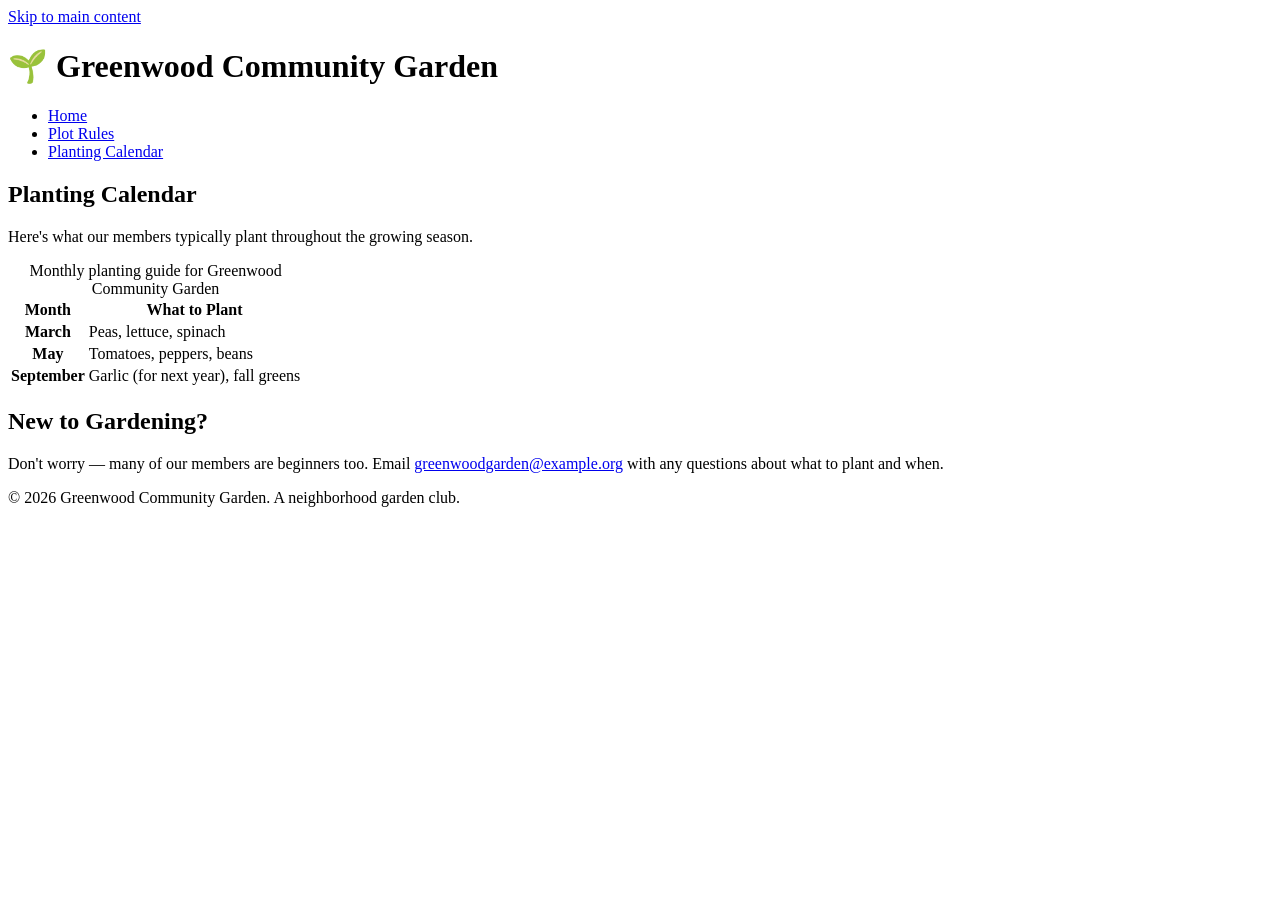
==== calendar.html @ 27c18f33 "Agent: create calendar.html" ====
<!DOCTYPE html>
<html lang="en">
<head>
  <meta charset="UTF-8">
  <meta name="viewport" content="width=device-width, initial-scale=1.0">
  <title>Planting Calendar — Greenwood Community Garden</title>
  <meta name="description" content="What to plant each month at Greenwood Community Garden.">
  <link rel="stylesheet" href="styles.css">
</head>
<body>
  <a class="skip-link" href="#main-content">Skip to main content</a>

  <header class="site-header">
    <div class="header-inner">
      <h1 class="site-title">🌱 Greenwood Community Garden</h1>
      <nav class="main-nav" aria-label="Main navigation">
        <ul>
          <li><a href="index.html">Home</a></li>
          <li><a href="rules.html">Plot Rules</a></li>
          <li><a href="calendar.html" aria-current="page">Planting Calendar</a></li>
        </ul>
      </nav>
    </div>
  </header>

  <main id="main-content">
    <section class="page-intro">
      <h2>Planting Calendar</h2>
      <p class="lead">Here's what our members typically plant throughout the growing season.</p>
    </section>

    <section class="calendar-section">
      <table class="calendar-table">
        <caption class="visually-hidden">Monthly planting guide for Greenwood Community Garden</caption>
        <thead>
          <tr>
            <th scope="col">Month</th>
            <th scope="col">What to Plant</th>
          </tr>
        </thead>
        <tbody>
          <tr>
            <th scope="row">March</th>
            <td>Peas, lettuce, spinach</td>
          </tr>
          <tr>
            <th scope="row">May</th>
            <td>Tomatoes, peppers, beans</td>
          </tr>
          <tr>
            <th scope="row">September</th>
            <td>Garlic (for next year), fall greens</td>
          </tr>
        </tbody>
      </table>
    </section>

    <section class="join-section">
      <h2>New to Gardening?</h2>
      <p>Don't worry — many of our members are beginners too. Email <a href="mailto:greenwoodgarden@example.org">greenwoodgarden@example.org</a> with any questions about what to plant and when.</p>
    </section>
  </main>

  <footer class="site-footer">
    <p>&copy; 2026 Greenwood Community Garden. A neighborhood garden club.</p>
  </footer>
</body>
</html>
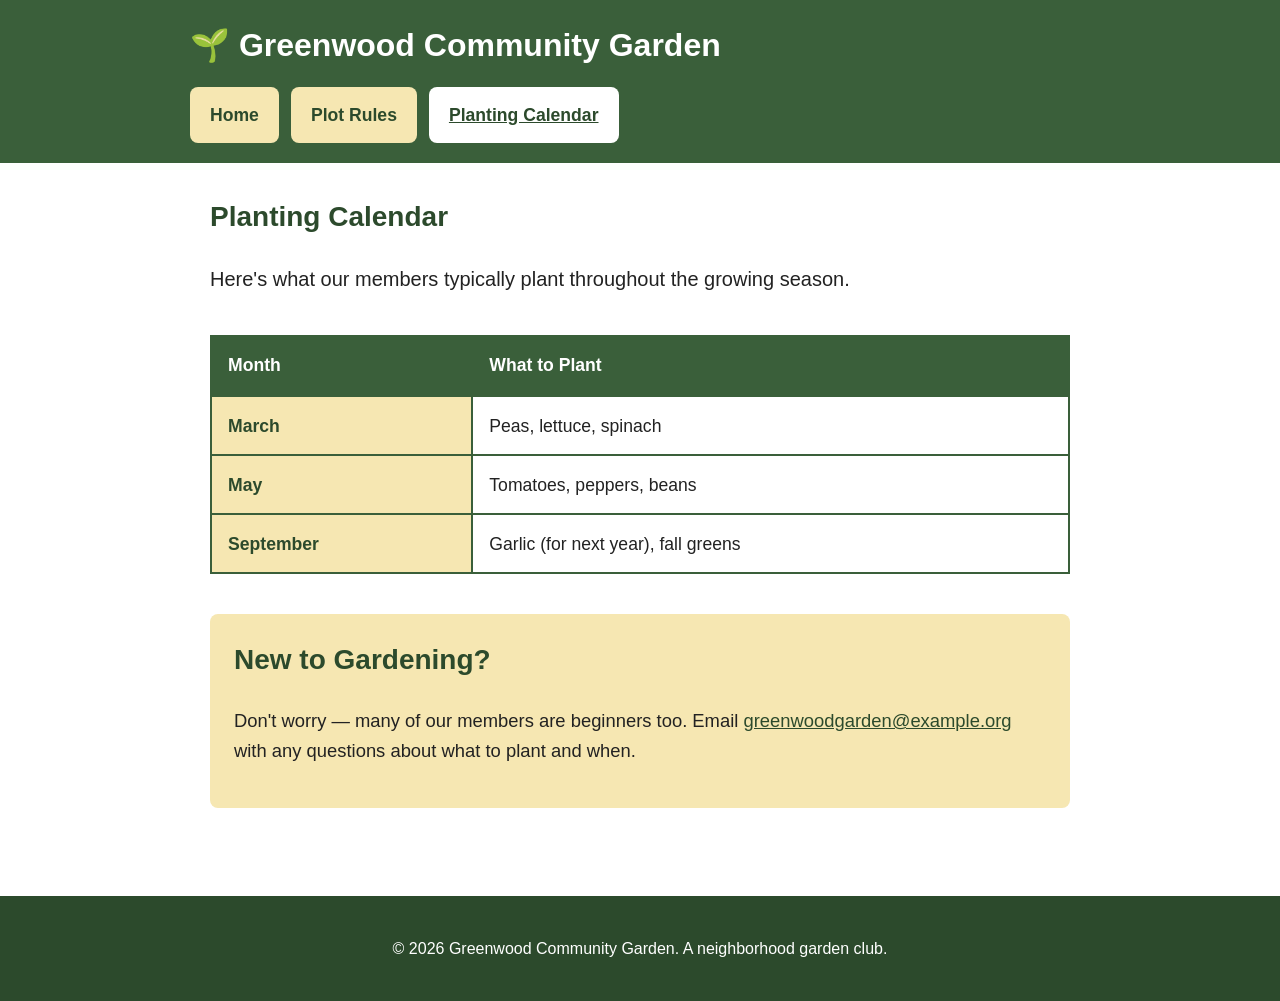
==== commit cb21ea51: "Agent: update calendar.html" ====
--- a/calendar.html
+++ b/calendar.html
@@ -12,12 +12,12 @@
 
   <header class="site-header">
     <div class="header-inner">
-      <h1 class="site-title">🌱 Greenwood Community Garden</h1>
+      <h1 class="site-title"><span aria-hidden="true">🌱</span> Greenwood Community Garden</h1>
       <nav class="main-nav" aria-label="Main navigation">
-        <ul>
-          <li><a href="index.html">Home</a></li>
-          <li><a href="rules.html">Plot Rules</a></li>
-          <li><a href="calendar.html" aria-current="page">Planting Calendar</a></li>
+        <ul role="list">
+          <li role="listitem"><a href="index.html">Home</a></li>
+          <li role="listitem"><a href="rules.html">Plot Rules</a></li>
+          <li role="listitem"><a href="calendar.html" aria-current="page">Planting Calendar</a></li>
         </ul>
       </nav>
     </div>
--- a/styles.css
+++ b/styles.css
@@ -0,0 +1,329 @@
+/* Greenwood Community Garden — shared styles
+   Accessibility priority: high contrast, large readable text, generous spacing. */
+
+:root {
+  --color-green: #3A5F3A;
+  --color-green-dark: #2c4a2c;
+  --color-yellow: #F6E7B2;
+  --color-white: #FFFFFF;
+  --color-text: #222222;
+  --font-base: "Segoe UI", Verdana, Arial, Helvetica, sans-serif;
+}
+
+* {
+  box-sizing: border-box;
+}
+
+html {
+  font-size: 100%;
+}
+
+body {
+  margin: 0;
+  font-family: var(--font-base);
+  font-size: 1.15rem;
+  line-height: 1.6;
+  color: var(--color-text);
+  background-color: var(--color-white);
+}
+
+/* Skip link for keyboard/screen reader users */
+.skip-link {
+  position: absolute;
+  left: -999px;
+  top: 0;
+  background: var(--color-yellow);
+  color: var(--color-green-dark);
+  padding: 0.75rem 1rem;
+  font-weight: bold;
+  z-index: 100;
+}
+
+.skip-link:focus {
+  left: 0;
+}
+
+/* Header */
+.site-header {
+  background-color: var(--color-green);
+  color: var(--color-white);
+  padding: 1.25rem 1rem;
+}
+
+.header-inner {
+  max-width: 900px;
+  margin: 0 auto;
+}
+
+.site-title {
+  margin: 0 0 1rem 0;
+  font-size: 2rem;
+  color: var(--color-white);
+}
+
+.main-nav ul {
+  list-style: none;
+  display: flex;
+  flex-wrap: wrap;
+  gap: 0.75rem;
+  margin: 0;
+  padding: 0;
+}
+
+.main-nav a {
+  display: inline-block;
+  padding: 0.85rem 1.25rem;
+  background-color: var(--color-yellow);
+  color: var(--color-green-dark);
+  text-decoration: none;
+  font-weight: bold;
+  font-size: 1.1rem;
+  border-radius: 8px;
+  min-height: 44px;
+  min-width: 44px;
+}
+
+.main-nav a:hover,
+.main-nav a:focus {
+  background-color: var(--color-white);
+  outline: 3px solid var(--color-green-dark);
+}
+
+.main-nav a[aria-current="page"] {
+  background-color: var(--color-white);
+  text-decoration: underline;
+}
+
+/* Main content */
+main {
+  max-width: 900px;
+  margin: 0 auto;
+  padding: 2rem 1.25rem 3rem;
+}
+
+section {
+  margin-bottom: 2.5rem;
+}
+
+h2 {
+  color: var(--color-green-dark);
+  font-size: 1.75rem;
+  margin-top: 0;
+}
+
+.lead {
+  font-size: 1.25rem;
+}
+
+a {
+  color: var(--color-green-dark);
+}
+
+a:hover,
+a:focus {
+  text-decoration: underline;
+}
+
+/* Home hero */
+.hero {
+  text-align: left;
+}
+
+/* Living garden novelty scene (replaces the old static SVG image) */
+.garden-scene-section {
+  margin-bottom: 2.5rem;
+}
+
+.living-garden {
+  position: relative;
+  width: 100%;
+  height: 260px;
+  background: linear-gradient(
+    to bottom,
+    #F6E7B2 0%,
+    #F6E7B2 62%,
+    #d9edc2 62%,
+    #d9edc2 100%
+  );
+  border: 4px solid var(--color-green);
+  border-radius: 8px;
+  overflow: hidden;
+}
+
+.garden-plants {
+  position: absolute;
+  bottom: 8px;
+  left: 0;
+  width: 100%;
+  display: flex;
+  justify-content: space-around;
+  align-items: flex-end;
+  padding: 0 0.5rem;
+  font-size: 2rem;
+  line-height: 1;
+}
+
+.garden-plant {
+  display: inline-block;
+}
+
+.garden-critter {
+  position: absolute;
+  font-size: 1.5rem;
+  line-height: 1;
+  will-change: transform;
+  animation-timing-function: ease-in-out;
+  animation-iteration-count: infinite;
+}
+
+.fly-anim {
+  animation-name: garden-fly;
+}
+
+.crawl-anim {
+  animation-name: garden-crawl;
+}
+
+@keyframes garden-fly {
+  0% {
+    transform: translate(0, 0) rotate(0deg);
+  }
+  20% {
+    transform: translate(45px, -30px) rotate(8deg);
+  }
+  40% {
+    transform: translate(90px, 10px) rotate(-8deg);
+  }
+  60% {
+    transform: translate(45px, 45px) rotate(6deg);
+  }
+  80% {
+    transform: translate(-20px, 15px) rotate(-4deg);
+  }
+  100% {
+    transform: translate(0, 0) rotate(0deg);
+  }
+}
+
+@keyframes garden-crawl {
+  0% {
+    transform: translate(0, 0);
+  }
+  25% {
+    transform: translate(25px, -6px);
+  }
+  50% {
+    transform: translate(50px, 4px);
+  }
+  75% {
+    transform: translate(25px, 10px);
+  }
+  100% {
+    transform: translate(0, 0);
+  }
+}
+
+/* Respect users who prefer reduced motion: keep the emoji visible but
+   stop them from moving, per WCAG guidance on motion animation. */
+@media (prefers-reduced-motion: reduce) {
+  .garden-critter {
+    animation: none !important;
+  }
+}
+
+/* Fallback SVG image (shown only when JavaScript is unavailable) */
+.garden-image-section {
+  margin: 0;
+}
+
+.garden-illustration {
+  width: 100%;
+  height: auto;
+  display: block;
+  border: 4px solid var(--color-green);
+  border-radius: 8px;
+}
+
+/* Join section highlight box */
+.join-section {
+  background-color: var(--color-yellow);
+  padding: 1.5rem;
+  border-radius: 8px;
+}
+
+.join-section h2 {
+  margin-top: 0;
+}
+
+/* Rules list */
+.rules-list {
+  list-style: none;
+  padding: 0;
+  margin: 0;
+}
+
+.rules-list li {
+  background-color: var(--color-white);
+  border-left: 6px solid var(--color-green);
+  padding: 1rem 1.25rem;
+  margin-bottom: 1rem;
+  font-size: 1.15rem;
+}
+
+/* Calendar table */
+.calendar-table {
+  width: 100%;
+  border-collapse: collapse;
+  font-size: 1.1rem;
+}
+
+.calendar-table th,
+.calendar-table td {
+  border: 2px solid var(--color-green);
+  padding: 0.9rem 1rem;
+  text-align: left;
+}
+
+.calendar-table thead th {
+  background-color: var(--color-green);
+  color: var(--color-white);
+}
+
+.calendar-table tbody th {
+  background-color: var(--color-yellow);
+  color: var(--color-green-dark);
+}
+
+.visually-hidden {
+  position: absolute;
+  width: 1px;
+  height: 1px;
+  overflow: hidden;
+  clip: rect(0 0 0 0);
+  white-space: nowrap;
+}
+
+/* Footer */
+.site-footer {
+  background-color: var(--color-green-dark);
+  color: var(--color-white);
+  text-align: center;
+  padding: 1.5rem 1rem;
+  font-size: 1rem;
+}
+
+/* Focus visibility everywhere */
+a:focus,
+button:focus {
+  outline: 3px solid var(--color-green-dark);
+  outline-offset: 2px;
+}
+
+@media (max-width: 480px) {
+  .site-title {
+    font-size: 1.5rem;
+  }
+  h2 {
+    font-size: 1.4rem;
+  }
+}
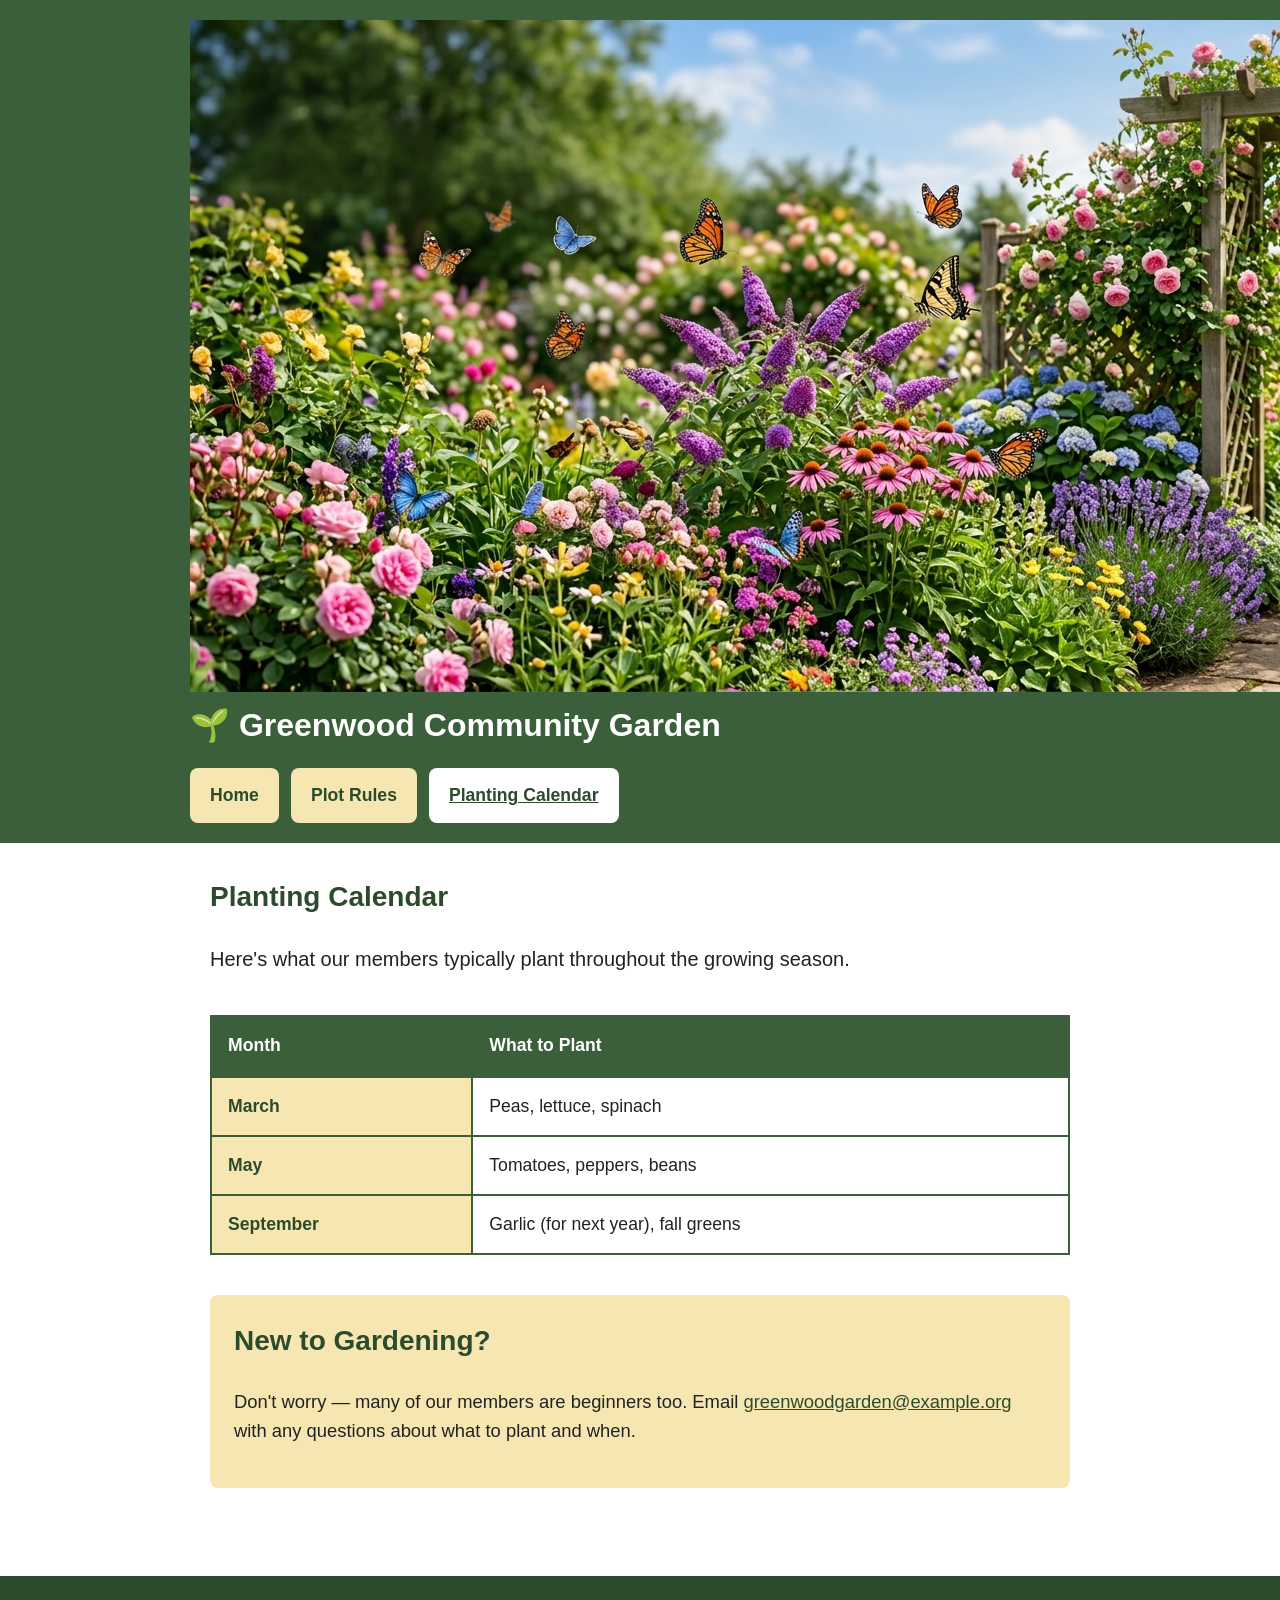
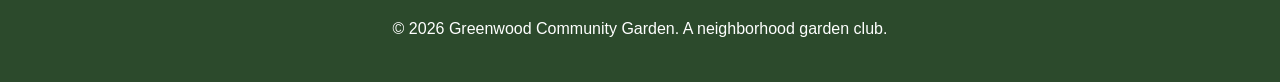
==== commit 13d27e13: "Agent: update calendar.html" ====
--- a/calendar.html
+++ b/calendar.html
@@ -12,6 +12,7 @@
 
   <header class="site-header">
     <div class="header-inner">
+      <img src="images/header01.png" alt="Illustration banner for Greenwood Community Garden showing garden plots and plants" class="header-image">
       <h1 class="site-title"><span aria-hidden="true">🌱</span> Greenwood Community Garden</h1>
       <nav class="main-nav" aria-label="Main navigation">
         <ul role="list">
--- a/styles.css
+++ b/styles.css
@@ -295,11 +295,15 @@
 }
 
 .visually-hidden {
-  position: absolute;
+  position: absolute !important;
   width: 1px;
   height: 1px;
+  margin: -1px;
+  padding: 0;
+  border: 0;
   overflow: hidden;
   clip: rect(0 0 0 0);
+  clip-path: inset(50%);
   white-space: nowrap;
 }
 
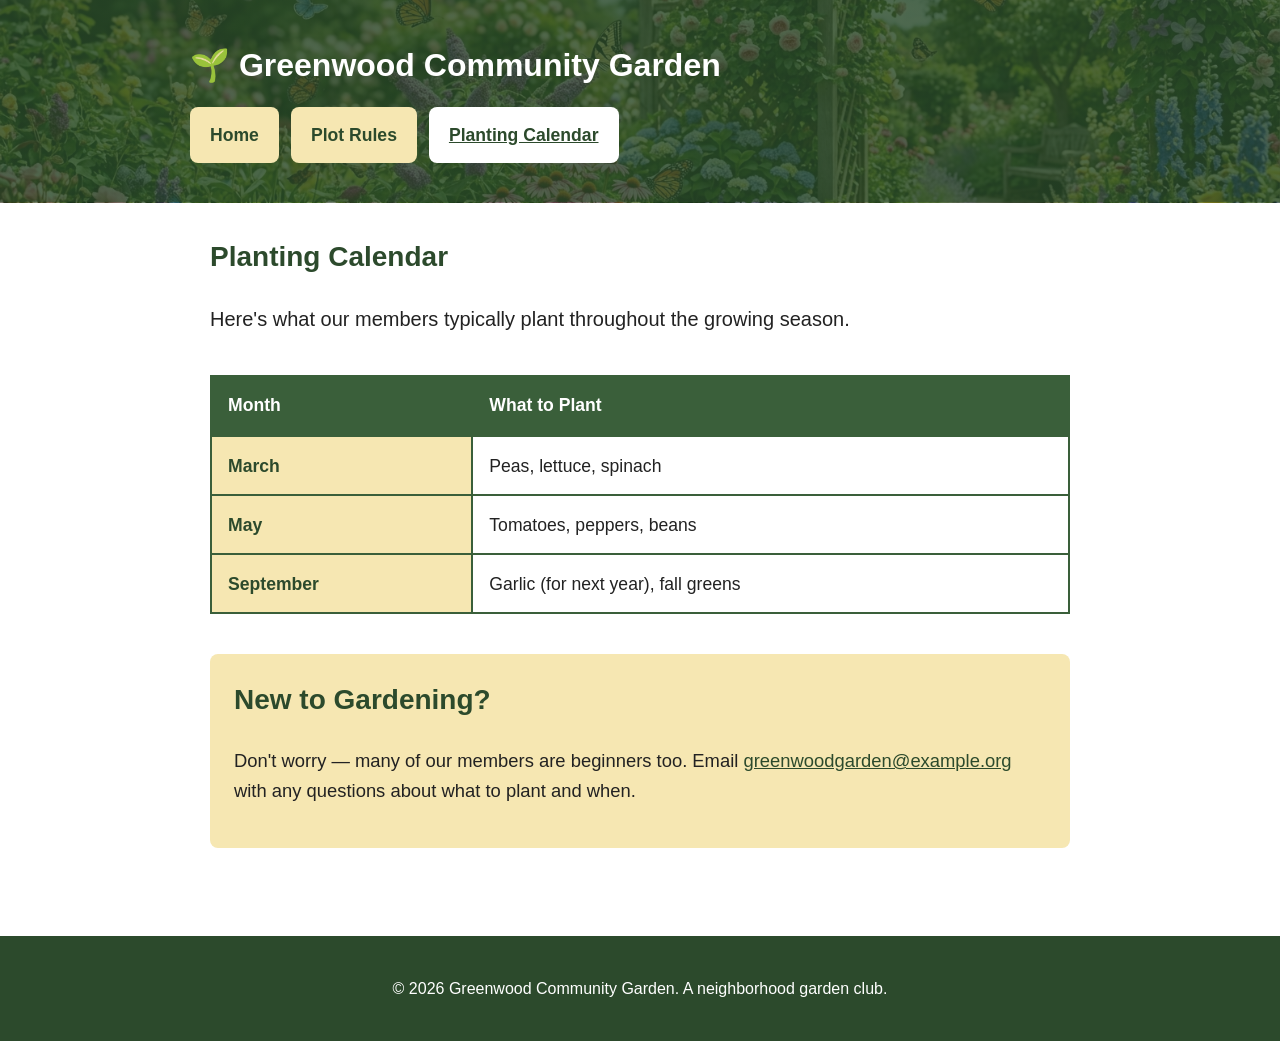
==== commit 5c2b7de1: "Agent: update calendar.html" ====
--- a/calendar.html
+++ b/calendar.html
@@ -12,7 +12,6 @@
 
   <header class="site-header">
     <div class="header-inner">
-      <img src="images/header01.png" alt="Illustration banner for Greenwood Community Garden showing garden plots and plants" class="header-image">
       <h1 class="site-title"><span aria-hidden="true">🌱</span> Greenwood Community Garden</h1>
       <nav class="main-nav" aria-label="Main navigation">
         <ul role="list">
--- a/styles.css
+++ b/styles.css
@@ -45,9 +45,12 @@
 
 /* Header */
 .site-header {
-  background-color: var(--color-green);
+  background-image: linear-gradient(rgba(42, 74, 42, 0.82), rgba(42, 74, 42, 0.82)), url("images/header01.png");
+  background-size: cover;
+  background-position: center;
+  background-repeat: no-repeat;
   color: var(--color-white);
-  padding: 1.25rem 1rem;
+  padding: 2.5rem 1rem;
 }
 
 .header-inner {
